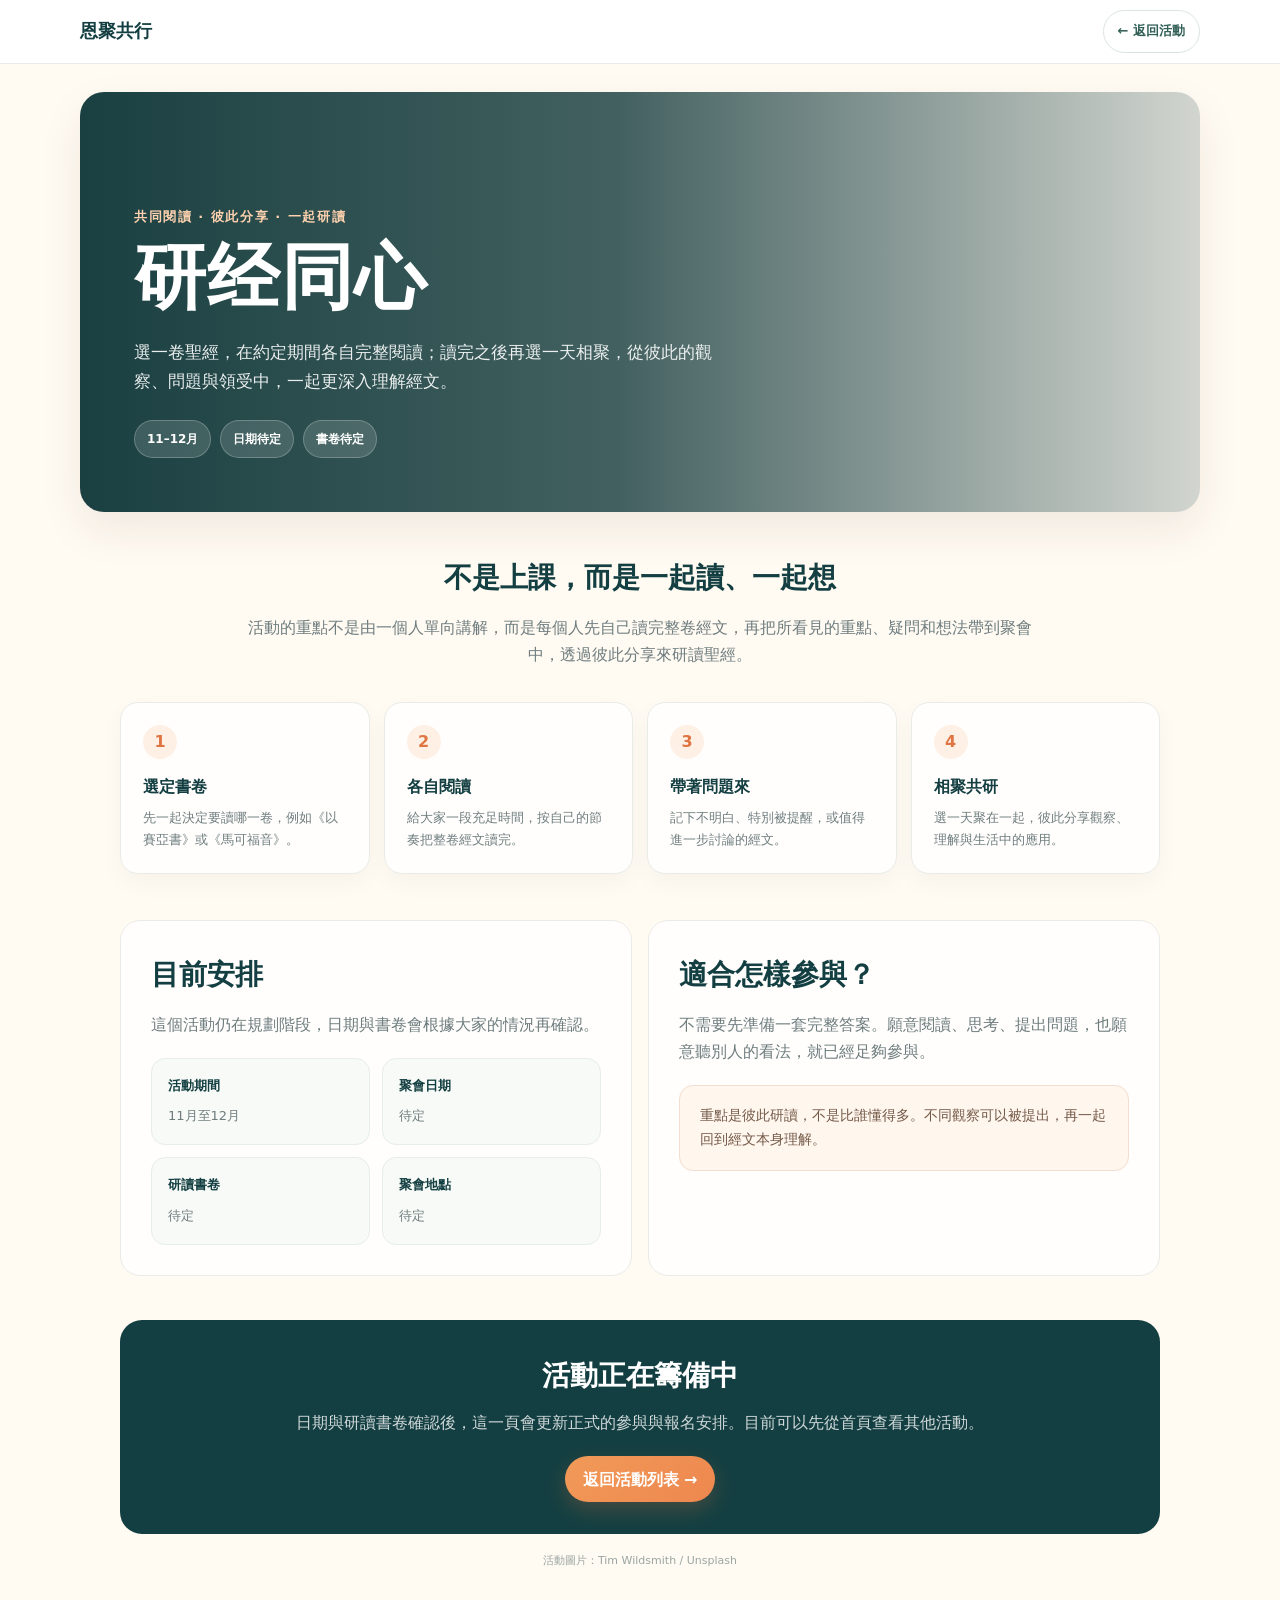
==== pages/bible-study.html @ c3704df4 "Add Bible study event introduction page" ====
<!doctype html>
<html lang="zh-Hant">
<head>
  <meta charset="utf-8">
  <meta name="viewport" content="width=device-width, initial-scale=1">
  <meta name="theme-color" content="#fffaf2">
  <title>研经同心｜恩聚共行</title>
  <style>
    :root{
      --cream:#fffaf2;--paper:#fffdf9;--green:#143f42;--green-2:#315f56;
      --muted:#6f7d7f;--line:#e8ece7;--orange:#ee874f;--orange-2:#f19a58;
    }
    *{box-sizing:border-box}
    body{margin:0;background:var(--cream);color:#223d3d;font-family:"Noto Sans TC","PingFang TC","Microsoft JhengHei",system-ui,sans-serif;line-height:1.7}
    a{text-decoration:none;color:inherit}
    .topbar{height:64px;background:rgba(255,255,255,.95);border-bottom:1px solid var(--line);display:flex;align-items:center;position:sticky;top:0;z-index:20}
    .nav{width:min(1120px,calc(100% - 32px));margin:auto;display:flex;align-items:center;justify-content:space-between;gap:18px}
    .brand{font-weight:900;color:var(--green);font-size:18px}
    .back{font-size:13px;font-weight:800;color:var(--green-2);padding:9px 14px;border:1px solid #dbe4dd;border-radius:999px;background:#fff}
    .hero{width:min(1120px,calc(100% - 32px));margin:28px auto 0;min-height:420px;border-radius:24px;overflow:hidden;position:relative;display:flex;align-items:flex-end;
      background:
        linear-gradient(90deg,rgba(7,48,50,.92) 0%,rgba(7,48,50,.76) 48%,rgba(7,48,50,.18) 100%),
        url("https://images.unsplash.com/photo-1674953477965-9fba0d354246?auto=format&fit=crop&w=1600&q=84") center 54%/cover no-repeat;
      box-shadow:0 18px 44px rgba(64,43,23,.08)}
    .hero-copy{padding:54px;max-width:690px;color:#fff}
    .eyebrow{margin:0 0 12px;font-size:13px;font-weight:900;letter-spacing:.12em;color:#ffd2af}
    h1{margin:0;font-size:clamp(42px,6vw,72px);line-height:1.05;letter-spacing:.02em}
    .lead{margin:22px 0 0;max-width:650px;font-size:17px;color:rgba(255,255,255,.9)}
    .chips{display:flex;gap:9px;flex-wrap:wrap;margin-top:24px}
    .chip{padding:8px 12px;border-radius:999px;background:rgba(255,255,255,.14);border:1px solid rgba(255,255,255,.23);font-size:12px;font-weight:800}
    .shell{width:min(1040px,calc(100% - 32px));margin:42px auto 64px}
    .intro{text-align:center;max-width:800px;margin:0 auto 34px}
    .intro h2,.section h2{margin:0 0 12px;color:var(--green);font-size:28px}
    .intro p,.section p{margin:0;color:var(--muted)}
    .steps{display:grid;grid-template-columns:repeat(4,1fr);gap:14px;margin:28px 0 46px}
    .step{background:rgba(255,255,255,.82);border:1px solid var(--line);border-radius:18px;padding:22px;box-shadow:0 9px 24px rgba(54,43,27,.035)}
    .step-num{width:34px;height:34px;border-radius:50%;display:grid;place-items:center;background:#fff0e5;color:#df7542;font-weight:900;margin-bottom:14px}
    .step h3{margin:0 0 7px;color:var(--green);font-size:16px}
    .step p{margin:0;color:var(--muted);font-size:13px}
    .section{background:rgba(255,255,255,.78);border:1px solid var(--line);border-radius:20px;padding:30px;margin-bottom:16px}
    .two-col{display:grid;grid-template-columns:1fr 1fr;gap:16px}
    .facts{display:grid;grid-template-columns:repeat(2,1fr);gap:12px;margin-top:20px}
    .fact{padding:16px;border-radius:14px;background:#f7faf6;border:1px solid #e7eee7}
    .fact strong{display:block;color:var(--green);font-size:13px;margin-bottom:4px}
    .fact span{color:var(--muted);font-size:13px}
    .note{margin-top:20px;padding:18px 20px;border-radius:14px;background:#fff6ee;border:1px solid #f4decf;color:#735947;font-size:14px}
    .cta{margin-top:28px;padding:32px;border-radius:22px;background:var(--green);color:#fff;text-align:center}
    .cta h2{margin:0 0 10px;font-size:28px}
    .cta p{margin:0 auto 20px;max-width:700px;color:rgba(255,255,255,.8)}
    .cta-btn{display:inline-flex;align-items:center;justify-content:center;min-width:150px;height:46px;border-radius:999px;background:linear-gradient(135deg,var(--orange-2),var(--orange));color:#fff;font-weight:900;box-shadow:0 8px 20px rgba(235,125,66,.22)}
    .credit{text-align:center;margin-top:18px;font-size:11px;color:#9aa5a3}
    @media(max-width:800px){
      .hero{min-height:500px;background-position:62% center}.hero-copy{padding:34px 26px}
      .steps{grid-template-columns:1fr 1fr}.two-col{grid-template-columns:1fr}
    }
    @media(max-width:520px){
      .steps,.facts{grid-template-columns:1fr}.hero{min-height:520px}.hero-copy{padding:30px 22px}
      .section{padding:22px}.shell{margin-top:28px}
    }
  </style>
</head>
<body>
  <header class="topbar">
    <div class="nav">
      <a class="brand" href="../index.html">恩聚共行</a>
      <a class="back" href="../index.html#events">← 返回活動</a>
    </div>
  </header>

  <main>
    <section class="hero">
      <div class="hero-copy">
        <p class="eyebrow">共同閱讀 · 彼此分享 · 一起研讀</p>
        <h1>研经同心</h1>
        <p class="lead">選一卷聖經，在約定期間各自完整閱讀；讀完之後再選一天相聚，從彼此的觀察、問題與領受中，一起更深入理解經文。</p>
        <div class="chips">
          <span class="chip">11–12月</span>
          <span class="chip">日期待定</span>
          <span class="chip">書卷待定</span>
        </div>
      </div>
    </section>

    <div class="shell">
      <section class="intro">
        <h2>不是上課，而是一起讀、一起想</h2>
        <p>活動的重點不是由一個人單向講解，而是每個人先自己讀完整卷經文，再把所看見的重點、疑問和想法帶到聚會中，透過彼此分享來研讀聖經。</p>
      </section>

      <section class="steps" aria-label="活動流程">
        <article class="step">
          <div class="step-num">1</div>
          <h3>選定書卷</h3>
          <p>先一起決定要讀哪一卷，例如《以賽亞書》或《馬可福音》。</p>
        </article>
        <article class="step">
          <div class="step-num">2</div>
          <h3>各自閱讀</h3>
          <p>給大家一段充足時間，按自己的節奏把整卷經文讀完。</p>
        </article>
        <article class="step">
          <div class="step-num">3</div>
          <h3>帶著問題來</h3>
          <p>記下不明白、特別被提醒，或值得進一步討論的經文。</p>
        </article>
        <article class="step">
          <div class="step-num">4</div>
          <h3>相聚共研</h3>
          <p>選一天聚在一起，彼此分享觀察、理解與生活中的應用。</p>
        </article>
      </section>

      <div class="two-col">
        <section class="section">
          <h2>目前安排</h2>
          <p>這個活動仍在規劃階段，日期與書卷會根據大家的情況再確認。</p>
          <div class="facts">
            <div class="fact"><strong>活動期間</strong><span>11月至12月</span></div>
            <div class="fact"><strong>聚會日期</strong><span>待定</span></div>
            <div class="fact"><strong>研讀書卷</strong><span>待定</span></div>
            <div class="fact"><strong>聚會地點</strong><span>待定</span></div>
          </div>
        </section>

        <section class="section">
          <h2>適合怎樣參與？</h2>
          <p>不需要先準備一套完整答案。願意閱讀、思考、提出問題，也願意聽別人的看法，就已經足夠參與。</p>
          <div class="note">重點是彼此研讀，不是比誰懂得多。不同觀察可以被提出，再一起回到經文本身理解。</div>
        </section>
      </div>

      <section class="cta" id="interest">
        <h2>活動正在籌備中</h2>
        <p>日期與研讀書卷確認後，這一頁會更新正式的參與與報名安排。目前可以先從首頁查看其他活動。</p>
        <a class="cta-btn" href="../index.html#events">返回活動列表 →</a>
      </section>

      <p class="credit">活動圖片：Tim Wildsmith / Unsplash</p>
    </div>
  </main>
</body>
</html>
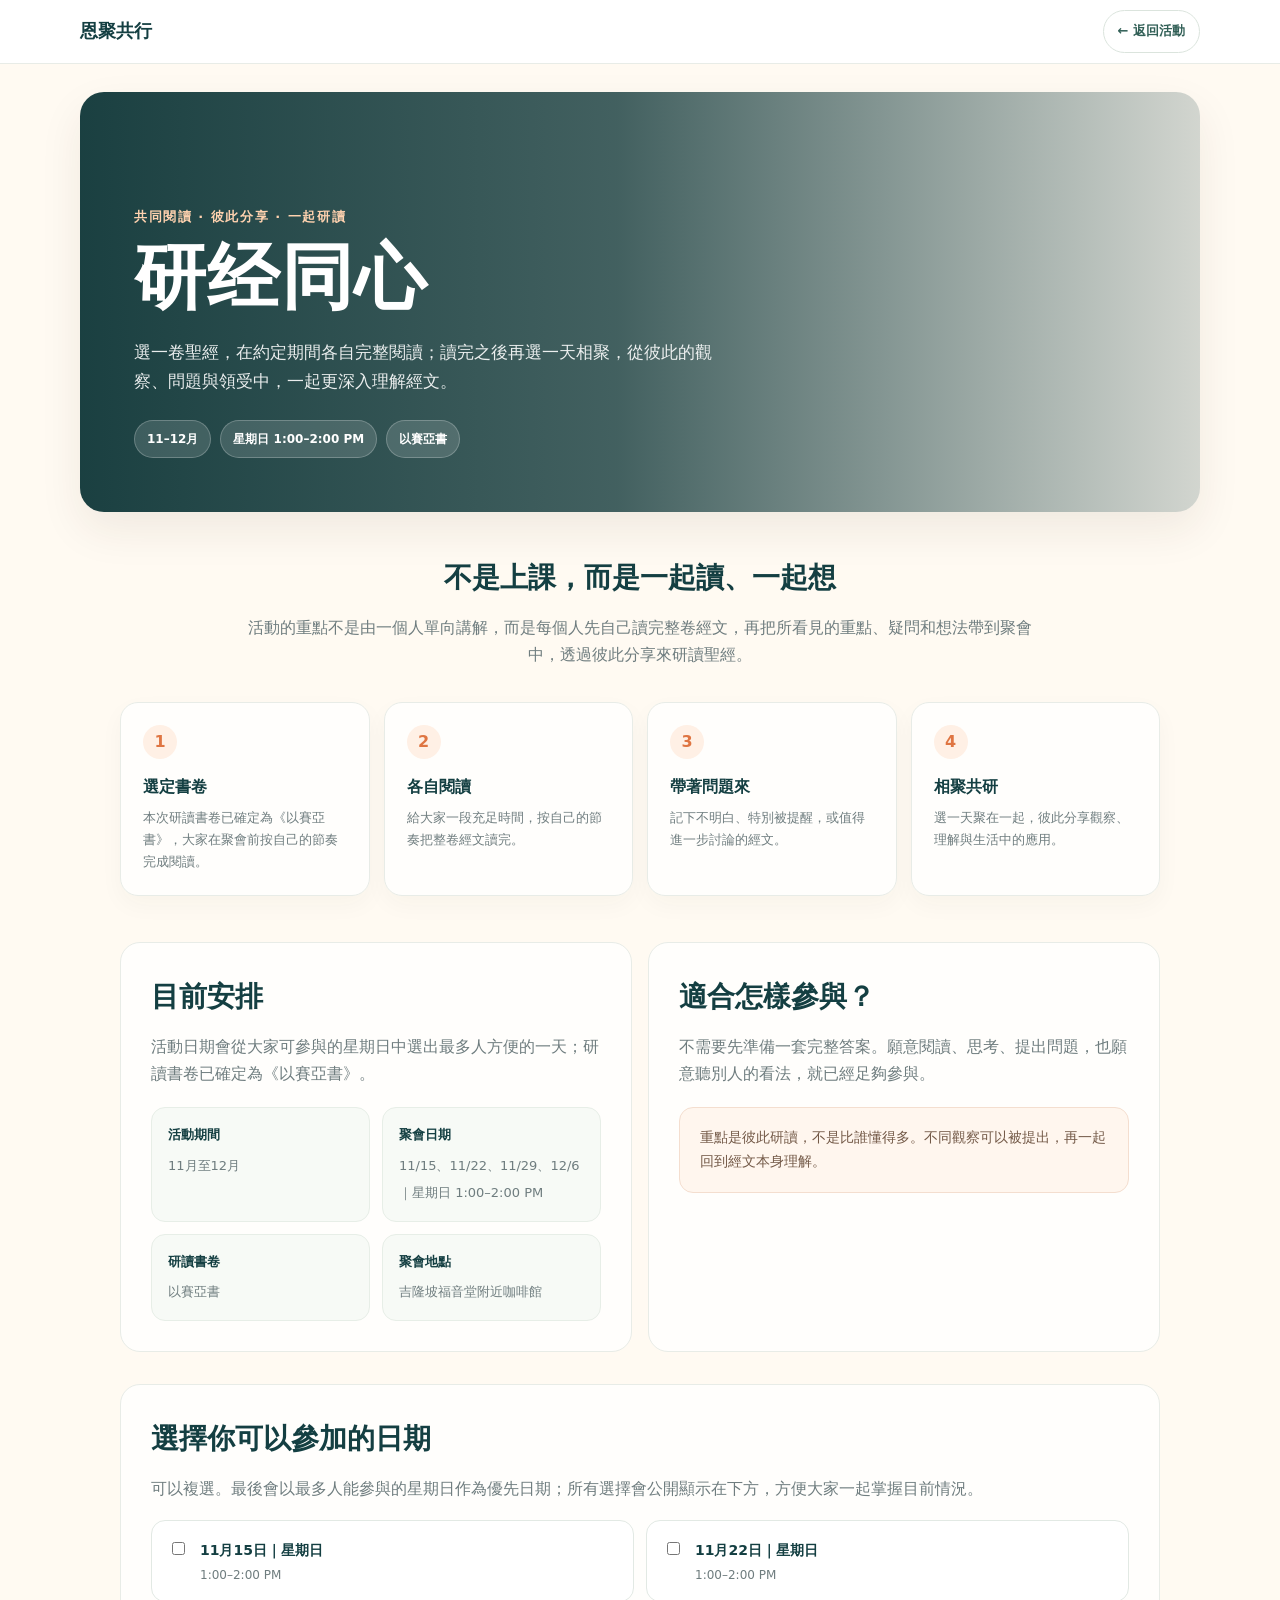
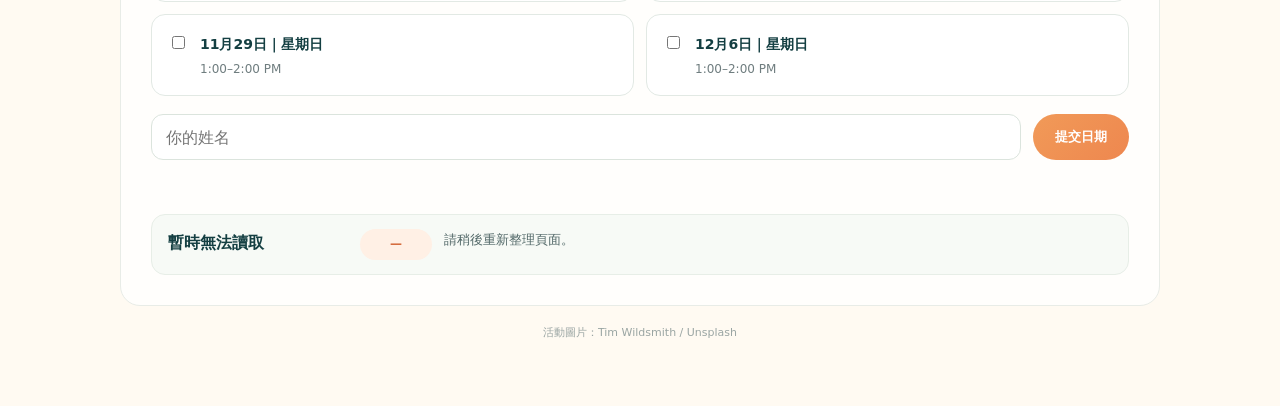
==== commit e397d257: "Add Bible study Sunday availability selection" ====
--- a/pages/bible-study.html
+++ b/pages/bible-study.html
@@ -57,6 +57,29 @@
       .steps,.facts{grid-template-columns:1fr}.hero{min-height:520px}.hero-copy{padding:30px 22px}
       .section{padding:22px}.shell{margin-top:28px}
     }
+
+    .availability{margin-top:16px}
+    .availability-grid{display:grid;grid-template-columns:repeat(2,1fr);gap:12px;margin-top:18px}
+    .date-option{display:flex;align-items:flex-start;gap:12px;padding:16px;border:1px solid #e2e9e4;border-radius:14px;background:#fff;cursor:pointer}
+    .date-option input{margin-top:5px;accent-color:var(--orange)}
+    .date-option strong{display:block;color:var(--green);font-size:14px}
+    .date-option span{display:block;color:var(--muted);font-size:12px;margin-top:2px}
+    .form-row{display:grid;grid-template-columns:1fr auto;gap:12px;margin-top:18px}
+    .form-row input{width:100%;height:46px;border:1px solid #dbe4dd;border-radius:12px;padding:0 14px;font:inherit;background:#fff;color:var(--green)}
+    .submit-btn{height:46px;border:0;border-radius:999px;padding:0 22px;background:linear-gradient(135deg,var(--orange-2),var(--orange));color:#fff;font-weight:900;cursor:pointer}
+    .form-status{min-height:22px;margin-top:10px;font-size:13px;color:var(--muted)}
+    .results{margin-top:22px;display:grid;gap:10px}
+    .result-row{display:grid;grid-template-columns:180px 72px 1fr;gap:12px;align-items:start;padding:14px 16px;border-radius:14px;background:#f7faf6;border:1px solid #e7eee7}
+    .result-date{font-weight:900;color:var(--green)}
+    .result-count{font-size:12px;font-weight:900;color:#d56d3f;background:#fff0e5;border-radius:999px;padding:5px 9px;text-align:center}
+    .result-names{font-size:13px;color:#526868}
+    @media(max-width:700px){
+      .availability-grid{grid-template-columns:1fr}
+      .form-row{grid-template-columns:1fr}
+      .result-row{grid-template-columns:1fr}
+      .result-count{width:max-content}
+    }
+
   </style>
 </head>
 <body>
@@ -75,8 +98,8 @@
         <p class="lead">選一卷聖經，在約定期間各自完整閱讀；讀完之後再選一天相聚，從彼此的觀察、問題與領受中，一起更深入理解經文。</p>
         <div class="chips">
           <span class="chip">11–12月</span>
-          <span class="chip">日期待定</span>
-          <span class="chip">書卷待定</span>
+          <span class="chip">星期日 1:00–2:00 PM</span>
+          <span class="chip">以賽亞書</span>
         </div>
       </div>
     </section>
@@ -91,7 +114,7 @@
         <article class="step">
           <div class="step-num">1</div>
           <h3>選定書卷</h3>
-          <p>先一起決定要讀哪一卷，例如《以賽亞書》或《馬可福音》。</p>
+          <p>本次研讀書卷已確定為《以賽亞書》，大家在聚會前按自己的節奏完成閱讀。</p>
         </article>
         <article class="step">
           <div class="step-num">2</div>
@@ -113,12 +136,12 @@
       <div class="two-col">
         <section class="section">
           <h2>目前安排</h2>
-          <p>這個活動仍在規劃階段，日期與書卷會根據大家的情況再確認。</p>
+          <p>活動日期會從大家可參與的星期日中選出最多人方便的一天；研讀書卷已確定為《以賽亞書》。</p>
           <div class="facts">
             <div class="fact"><strong>活動期間</strong><span>11月至12月</span></div>
-            <div class="fact"><strong>聚會日期</strong><span>待定</span></div>
-            <div class="fact"><strong>研讀書卷</strong><span>待定</span></div>
-            <div class="fact"><strong>聚會地點</strong><span>待定</span></div>
+            <div class="fact"><strong>聚會日期</strong><span>11/15、11/22、11/29、12/6｜星期日 1:00–2:00 PM</span></div>
+            <div class="fact"><strong>研讀書卷</strong><span>以賽亞書</span></div>
+            <div class="fact"><strong>聚會地點</strong><span>吉隆坡福音堂附近咖啡館</span></div>
           </div>
         </section>
 
@@ -129,14 +152,134 @@
         </section>
       </div>
 
-      <section class="cta" id="interest">
-        <h2>活動正在籌備中</h2>
-        <p>日期與研讀書卷確認後，這一頁會更新正式的參與與報名安排。目前可以先從首頁查看其他活動。</p>
-        <a class="cta-btn" href="../index.html#events">返回活動列表 →</a>
+      <section class="section availability" id="interest">
+        <h2>選擇你可以參加的日期</h2>
+        <p>可以複選。最後會以最多人能參與的星期日作為優先日期；所有選擇會公開顯示在下方，方便大家一起掌握目前情況。</p>
+
+        <form id="availabilityForm">
+          <div class="availability-grid">
+            <label class="date-option">
+              <input type="checkbox" name="dates" value="2026-11-15">
+              <span><strong>11月15日｜星期日</strong><span>1:00–2:00 PM</span></span>
+            </label>
+            <label class="date-option">
+              <input type="checkbox" name="dates" value="2026-11-22">
+              <span><strong>11月22日｜星期日</strong><span>1:00–2:00 PM</span></span>
+            </label>
+            <label class="date-option">
+              <input type="checkbox" name="dates" value="2026-11-29">
+              <span><strong>11月29日｜星期日</strong><span>1:00–2:00 PM</span></span>
+            </label>
+            <label class="date-option">
+              <input type="checkbox" name="dates" value="2026-12-06">
+              <span><strong>12月6日｜星期日</strong><span>1:00–2:00 PM</span></span>
+            </label>
+          </div>
+
+          <div class="form-row">
+            <input id="participantName" name="name" maxlength="80" required placeholder="你的姓名">
+            <button class="submit-btn" type="submit">提交日期</button>
+          </div>
+          <div class="form-status" id="formStatus" aria-live="polite"></div>
+        </form>
+
+        <div class="results" id="availabilityResults" aria-live="polite">
+          <div class="result-row">
+            <div class="result-date">正在載入</div>
+            <div class="result-count">—</div>
+            <div class="result-names">讀取大家目前的選擇中…</div>
+          </div>
+        </div>
       </section>
 
       <p class="credit">活動圖片：Tim Wildsmith / Unsplash</p>
     </div>
   </main>
+
+  <script>
+    (() => {
+      const API = 'https://acts-waterfall-test-api-production.up.railway.app';
+      const dates = [
+        ['2026-11-15', '11月15日｜星期日'],
+        ['2026-11-22', '11月22日｜星期日'],
+        ['2026-11-29', '11月29日｜星期日'],
+        ['2026-12-06', '12月6日｜星期日']
+      ];
+      const form = document.getElementById('availabilityForm');
+      const status = document.getElementById('formStatus');
+      const results = document.getElementById('availabilityResults');
+
+      function render(selections) {
+        const grouped = Object.fromEntries(dates.map(([key]) => [key, []]));
+        for (const item of selections || []) {
+          for (const date of item.dates || []) {
+            if (grouped[date]) grouped[date].push(item.name);
+          }
+        }
+
+        results.innerHTML = dates.map(([key, label]) => {
+          const names = grouped[key];
+          const nameText = names.length ? names.map(name => escapeHtml(name)).join('、') : '目前還沒有人選這一天';
+          return `
+            <div class="result-row">
+              <div class="result-date">${label}<br><span style="font-weight:600;color:#7b8888;font-size:12px">1:00–2:00 PM</span></div>
+              <div class="result-count">${names.length} 人</div>
+              <div class="result-names">${nameText}</div>
+            </div>
+          `;
+        }).join('');
+      }
+
+      function escapeHtml(value) {
+        return String(value).replace(/[&<>"']/g, ch => ({
+          '&': '&amp;', '<': '&lt;', '>': '&gt;', '"': '&quot;', "'": '&#039;'
+        }[ch]));
+      }
+
+      async function loadResults() {
+        try {
+          const response = await fetch(API + '/api/bible-study/availability', { cache: 'no-store' });
+          if (!response.ok) throw new Error('load failed');
+          const data = await response.json();
+          render(data.selections || []);
+        } catch {
+          results.innerHTML = '<div class="result-row"><div class="result-date">暫時無法讀取</div><div class="result-count">—</div><div class="result-names">請稍後重新整理頁面。</div></div>';
+        }
+      }
+
+      form.addEventListener('submit', async (event) => {
+        event.preventDefault();
+        const name = document.getElementById('participantName').value.trim();
+        const selected = [...form.querySelectorAll('input[name="dates"]:checked')].map(el => el.value);
+
+        if (!name) {
+          status.textContent = '請先填寫姓名。';
+          return;
+        }
+        if (!selected.length) {
+          status.textContent = '請至少選擇一個可以參加的星期日。';
+          return;
+        }
+
+        status.textContent = '正在提交…';
+        try {
+          const response = await fetch(API + '/api/bible-study/availability', {
+            method: 'POST',
+            headers: { 'Content-Type': 'application/json' },
+            body: JSON.stringify({ name, dates: selected })
+          });
+          const data = await response.json();
+          if (!response.ok) throw new Error(data.error || '提交失敗');
+          status.textContent = '已記錄。你可以再次提交同一姓名來更新日期。';
+          await loadResults();
+        } catch (error) {
+          status.textContent = error.message || '提交失敗，請稍後再試。';
+        }
+      });
+
+      loadResults();
+    })();
+  </script>
+
 </body>
 </html>
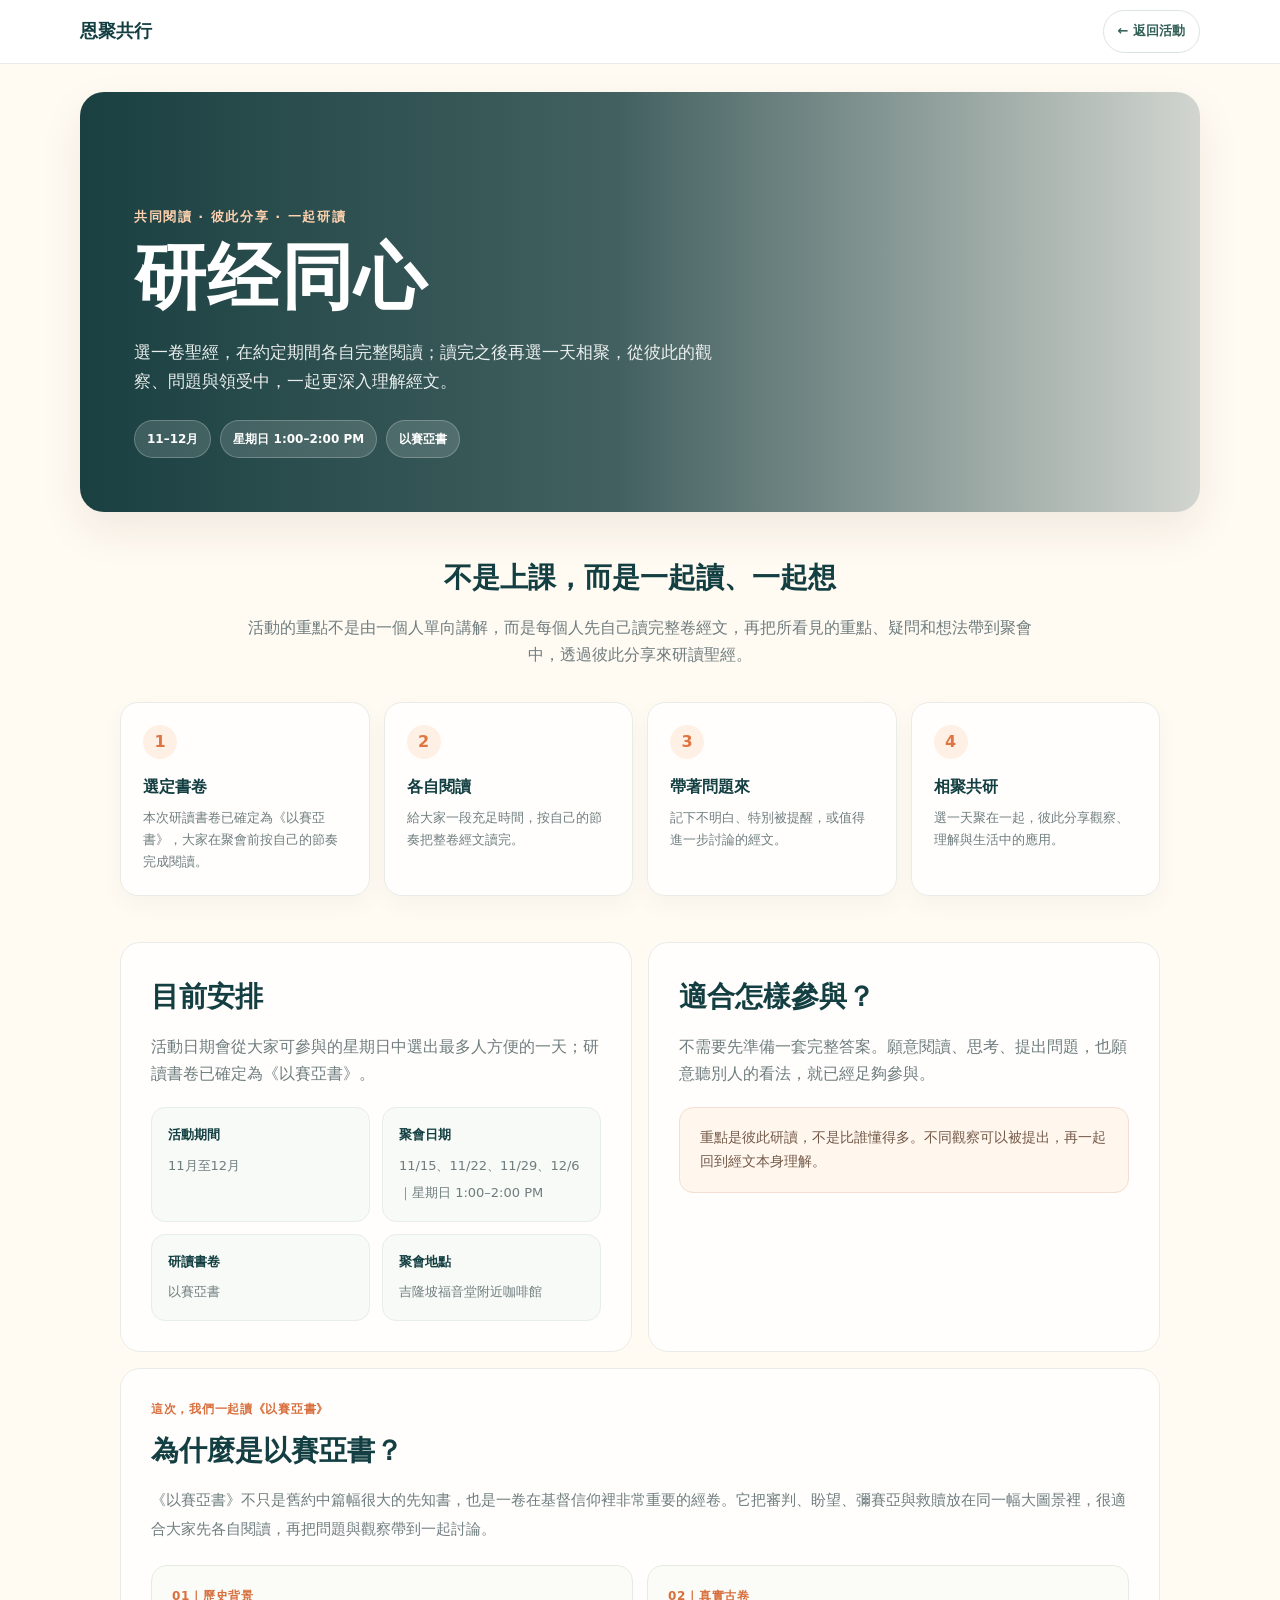
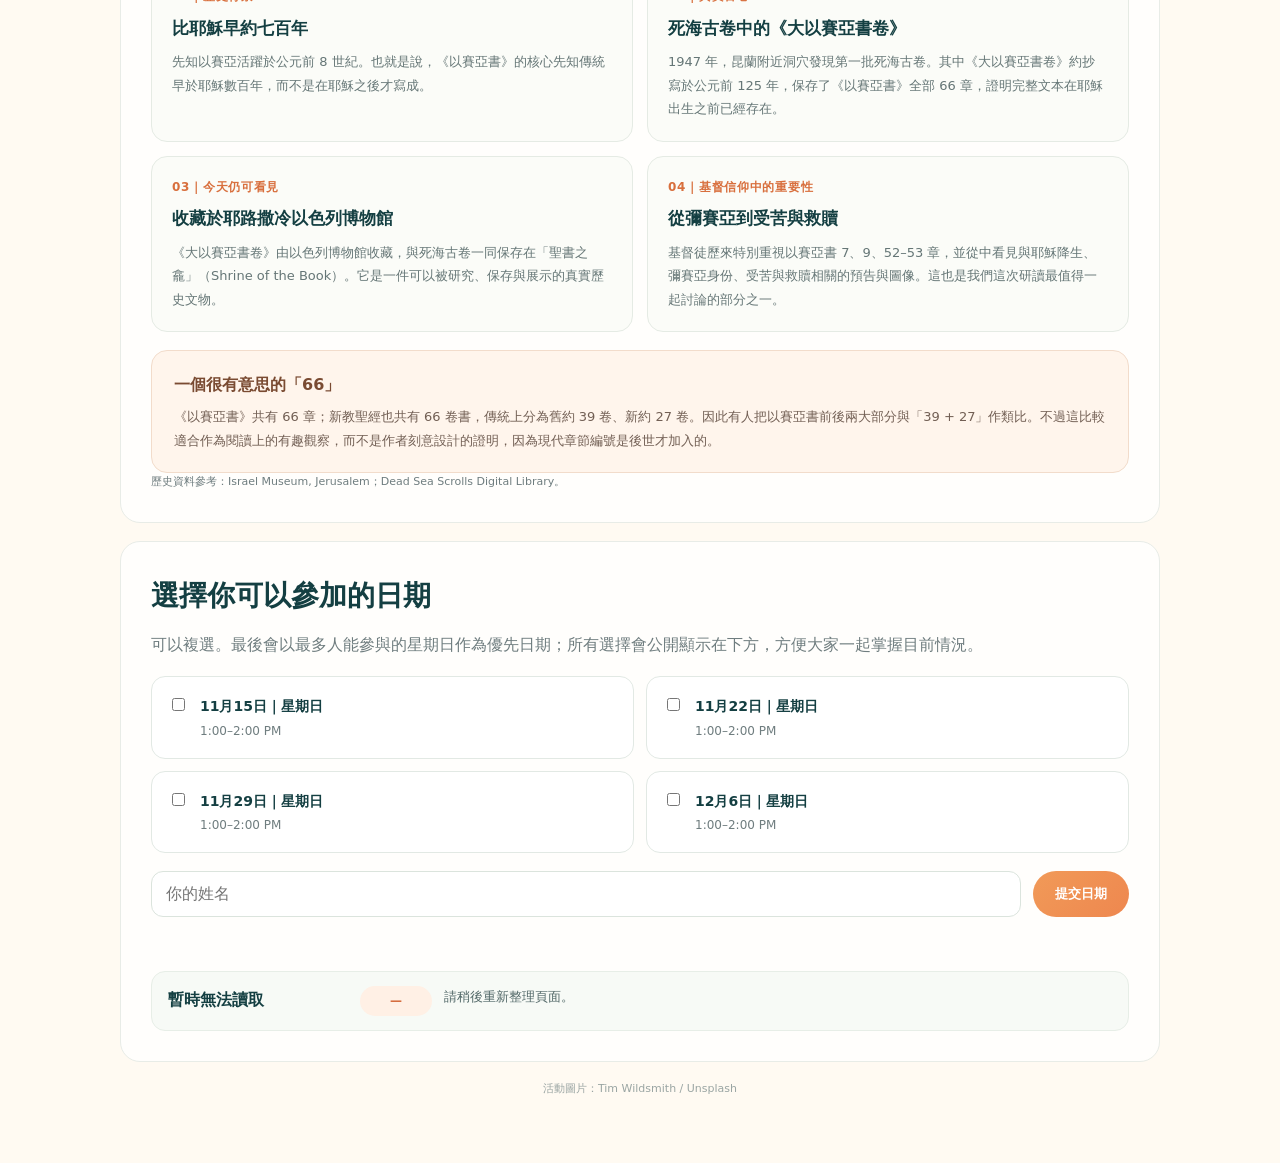
==== commit ae95548b: "Add concise Isaiah introduction before date selection" ====
--- a/pages/bible-study.html
+++ b/pages/bible-study.html
@@ -80,6 +80,20 @@
       .result-count{width:max-content}
     }
 
+
+    .isaiah-intro{margin-bottom:18px}
+    .isaiah-lead{font-size:15px;line-height:1.9;color:#536767;margin-top:8px}
+    .isaiah-grid{display:grid;grid-template-columns:repeat(2,1fr);gap:14px;margin-top:22px}
+    .isaiah-card{padding:20px;border-radius:16px;background:#fbfcf8;border:1px solid #e5ebe4}
+    .isaiah-kicker{display:block;margin-bottom:7px;font-size:12px;font-weight:900;letter-spacing:.06em;color:#d86f3d}
+    .isaiah-card h3{margin:0 0 8px;color:var(--green);font-size:17px}
+    .isaiah-card p{margin:0;color:#657676;font-size:13px;line-height:1.8}
+    .isaiah-highlight{margin-top:18px;padding:20px 22px;border-radius:16px;background:#fff5ec;border:1px solid #f2dccb}
+    .isaiah-highlight strong{display:block;color:#7a4b32;margin-bottom:7px}
+    .isaiah-highlight p{margin:0;color:#725f54;font-size:13px;line-height:1.8}
+    .isaiah-source{margin-top:14px;font-size:11px;color:#98a29f}
+    @media(max-width:700px){.isaiah-grid{grid-template-columns:1fr}}
+
   </style>
 </head>
 <body>
@@ -152,6 +166,45 @@
         </section>
       </div>
 
+      <section class="section isaiah-intro" aria-labelledby="isaiah-title">
+        <span class="isaiah-kicker">這次，我們一起讀《以賽亞書》</span>
+        <h2 id="isaiah-title">為什麼是以賽亞書？</h2>
+        <p class="isaiah-lead">《以賽亞書》不只是舊約中篇幅很大的先知書，也是一卷在基督信仰裡非常重要的經卷。它把審判、盼望、彌賽亞與救贖放在同一幅大圖景裡，很適合大家先各自閱讀，再把問題與觀察帶到一起討論。</p>
+
+        <div class="isaiah-grid">
+          <article class="isaiah-card">
+            <span class="isaiah-kicker">01｜歷史背景</span>
+            <h3>比耶穌早約七百年</h3>
+            <p>先知以賽亞活躍於公元前 8 世紀。也就是說，《以賽亞書》的核心先知傳統早於耶穌數百年，而不是在耶穌之後才寫成。</p>
+          </article>
+
+          <article class="isaiah-card">
+            <span class="isaiah-kicker">02｜真實古卷</span>
+            <h3>死海古卷中的《大以賽亞書卷》</h3>
+            <p>1947 年，昆蘭附近洞穴發現第一批死海古卷。其中《大以賽亞書卷》約抄寫於公元前 125 年，保存了《以賽亞書》全部 66 章，證明完整文本在耶穌出生之前已經存在。</p>
+          </article>
+
+          <article class="isaiah-card">
+            <span class="isaiah-kicker">03｜今天仍可看見</span>
+            <h3>收藏於耶路撒冷以色列博物館</h3>
+            <p>《大以賽亞書卷》由以色列博物館收藏，與死海古卷一同保存在「聖書之龕」（Shrine of the Book）。它是一件可以被研究、保存與展示的真實歷史文物。</p>
+          </article>
+
+          <article class="isaiah-card">
+            <span class="isaiah-kicker">04｜基督信仰中的重要性</span>
+            <h3>從彌賽亞到受苦與救贖</h3>
+            <p>基督徒歷來特別重視以賽亞書 7、9、52–53 章，並從中看見與耶穌降生、彌賽亞身份、受苦與救贖相關的預告與圖像。這也是我們這次研讀最值得一起討論的部分之一。</p>
+          </article>
+        </div>
+
+        <div class="isaiah-highlight">
+          <strong>一個很有意思的「66」</strong>
+          <p>《以賽亞書》共有 66 章；新教聖經也共有 66 卷書，傳統上分為舊約 39 卷、新約 27 卷。因此有人把以賽亞書前後兩大部分與「39 + 27」作類比。不過這比較適合作為閱讀上的有趣觀察，而不是作者刻意設計的證明，因為現代章節編號是後世才加入的。</p>
+        </div>
+
+        <p class="isaiah-source">歷史資料參考：Israel Museum, Jerusalem；Dead Sea Scrolls Digital Library。</p>
+      </section>
+
       <section class="section availability" id="interest">
         <h2>選擇你可以參加的日期</h2>
         <p>可以複選。最後會以最多人能參與的星期日作為優先日期；所有選擇會公開顯示在下方，方便大家一起掌握目前情況。</p>
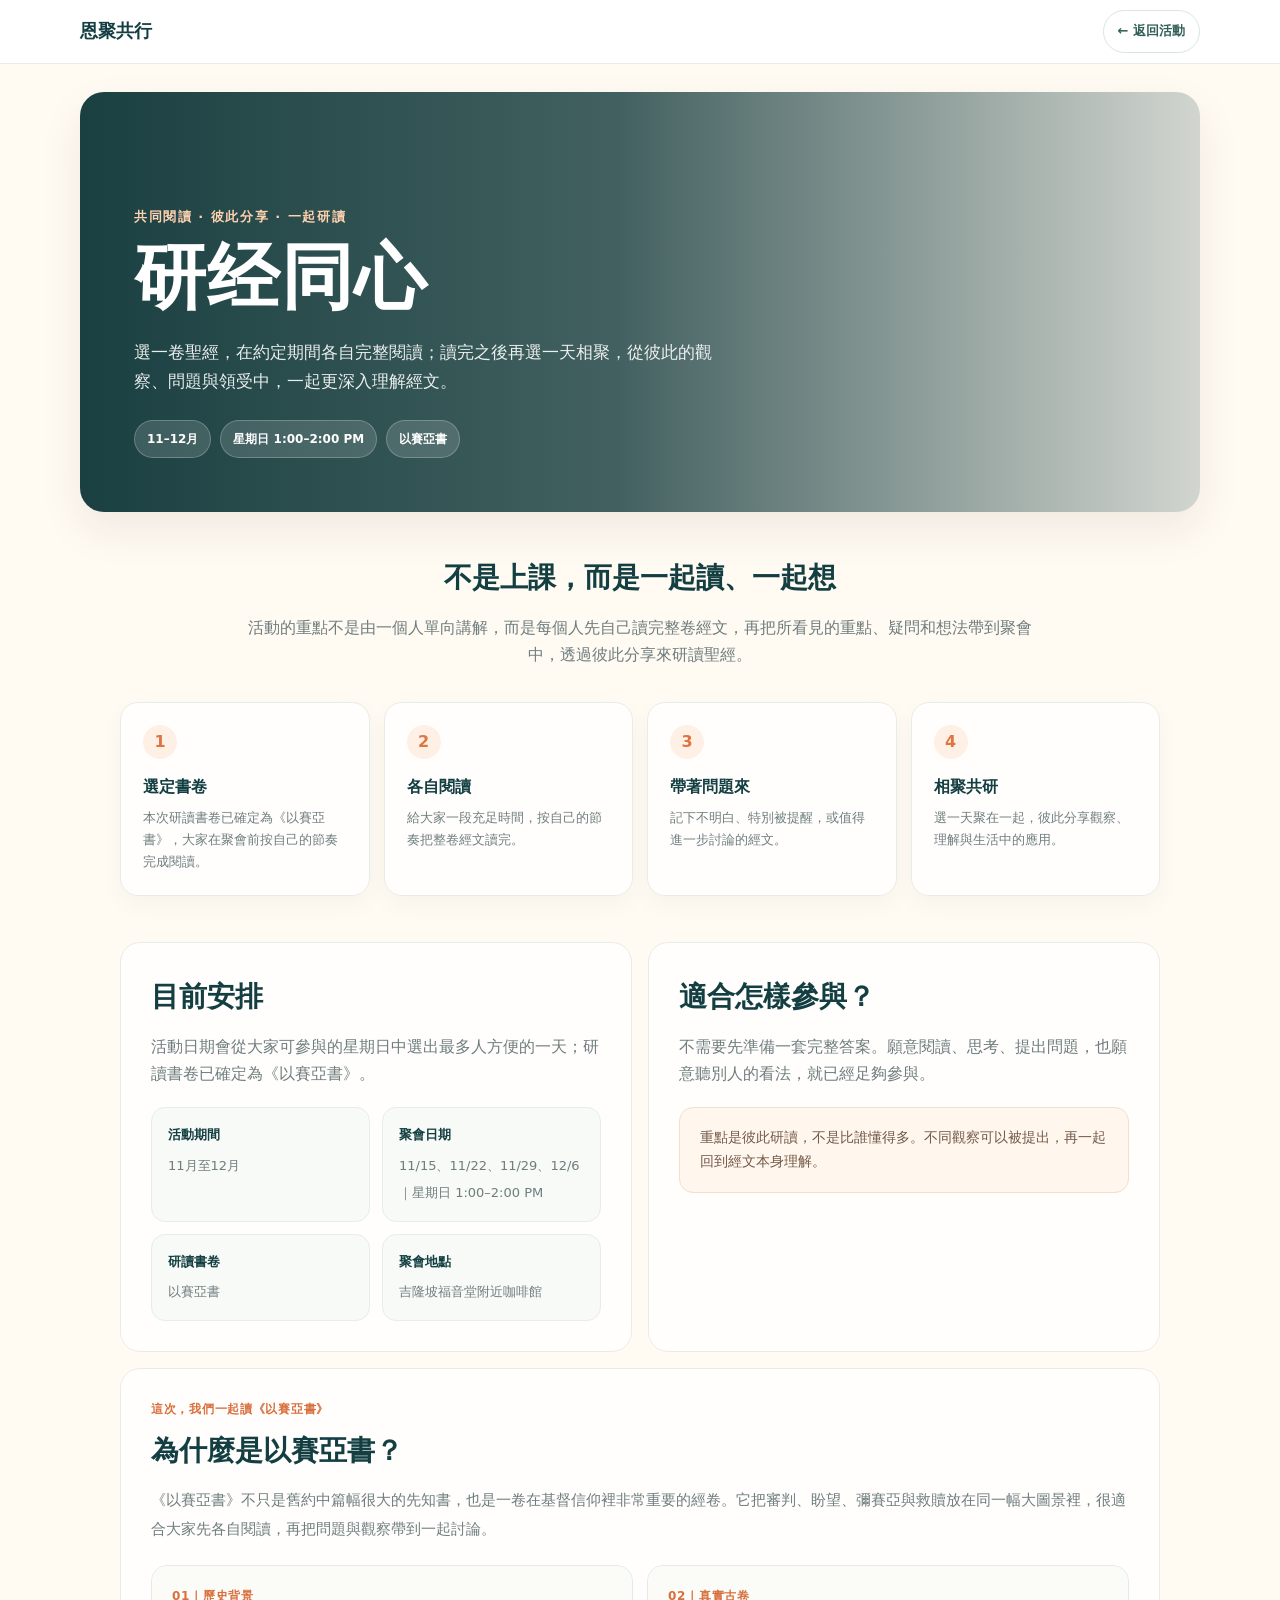
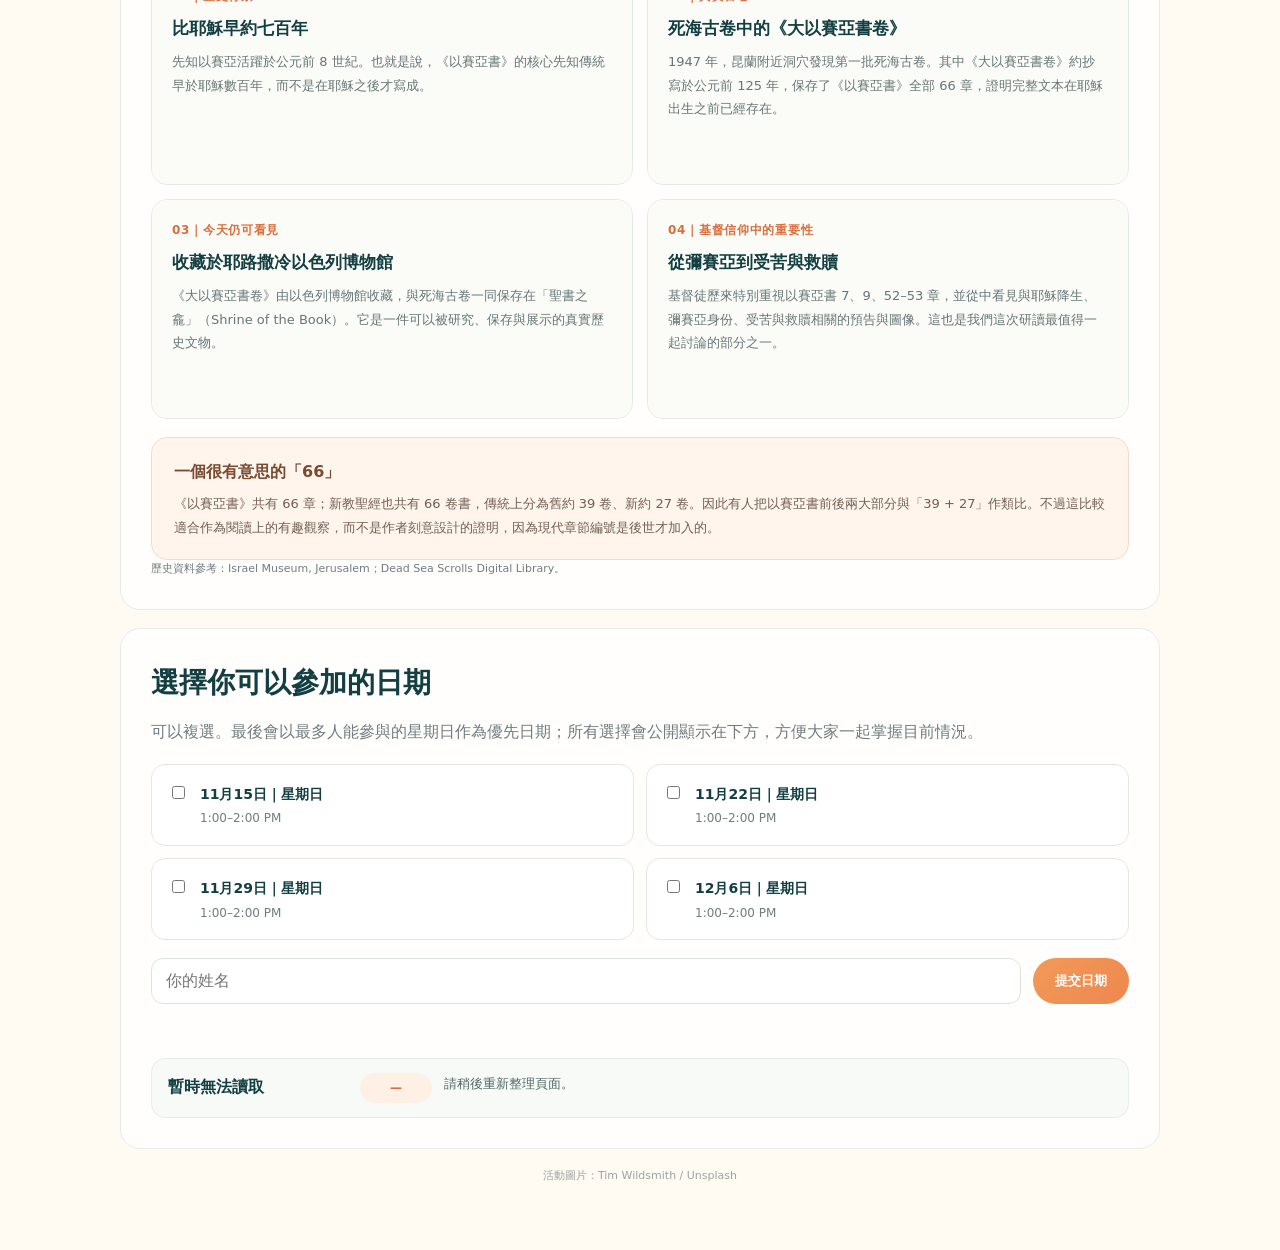
==== commit 4215493a: "Add themed backgrounds to Isaiah intro cards" ====
--- a/pages/bible-study.html
+++ b/pages/bible-study.html
@@ -84,7 +84,37 @@
     .isaiah-intro{margin-bottom:18px}
     .isaiah-lead{font-size:15px;line-height:1.9;color:#536767;margin-top:8px}
     .isaiah-grid{display:grid;grid-template-columns:repeat(2,1fr);gap:14px;margin-top:22px}
-    .isaiah-card{padding:20px;border-radius:16px;background:#fbfcf8;border:1px solid #e5ebe4}
+    .isaiah-card{
+      position:relative;
+      overflow:hidden;
+      isolation:isolate;
+      padding:20px;
+      border-radius:16px;
+      background:#fbfcf8;
+      border:1px solid #e5ebe4;
+      min-height:220px;
+    }
+    .isaiah-card::before{
+      content:"";
+      position:absolute;
+      inset:0;
+      z-index:-2;
+      background-size:cover;
+      background-position:center;
+      transform:scale(1.02);
+    }
+    .isaiah-card::after{
+      content:"";
+      position:absolute;
+      inset:0;
+      z-index:-1;
+      background:linear-gradient(90deg,rgba(251,252,248,.94) 0%,rgba(251,252,248,.84) 58%,rgba(251,252,248,.68) 100%);
+    }
+    .isaiah-card.card-history::before{background-image:url("../assets/isaiah-cards/isaiah-card-1.webp")}
+    .isaiah-card.card-scroll::before{background-image:url("../assets/isaiah-cards/isaiah-card-2.webp")}
+    .isaiah-card.card-museum::before{background-image:url("../assets/isaiah-cards/isaiah-card-3.webp")}
+    .isaiah-card.card-redemption::before{background-image:url("../assets/isaiah-cards/isaiah-card-4.webp")}
+    .isaiah-card > *{position:relative;z-index:1}
     .isaiah-kicker{display:block;margin-bottom:7px;font-size:12px;font-weight:900;letter-spacing:.06em;color:#d86f3d}
     .isaiah-card h3{margin:0 0 8px;color:var(--green);font-size:17px}
     .isaiah-card p{margin:0;color:#657676;font-size:13px;line-height:1.8}
@@ -172,25 +202,25 @@
         <p class="isaiah-lead">《以賽亞書》不只是舊約中篇幅很大的先知書，也是一卷在基督信仰裡非常重要的經卷。它把審判、盼望、彌賽亞與救贖放在同一幅大圖景裡，很適合大家先各自閱讀，再把問題與觀察帶到一起討論。</p>
 
         <div class="isaiah-grid">
-          <article class="isaiah-card">
+          <article class="isaiah-card card-history">
             <span class="isaiah-kicker">01｜歷史背景</span>
             <h3>比耶穌早約七百年</h3>
             <p>先知以賽亞活躍於公元前 8 世紀。也就是說，《以賽亞書》的核心先知傳統早於耶穌數百年，而不是在耶穌之後才寫成。</p>
           </article>
 
-          <article class="isaiah-card">
+          <article class="isaiah-card card-scroll">
             <span class="isaiah-kicker">02｜真實古卷</span>
             <h3>死海古卷中的《大以賽亞書卷》</h3>
             <p>1947 年，昆蘭附近洞穴發現第一批死海古卷。其中《大以賽亞書卷》約抄寫於公元前 125 年，保存了《以賽亞書》全部 66 章，證明完整文本在耶穌出生之前已經存在。</p>
           </article>
 
-          <article class="isaiah-card">
+          <article class="isaiah-card card-museum">
             <span class="isaiah-kicker">03｜今天仍可看見</span>
             <h3>收藏於耶路撒冷以色列博物館</h3>
             <p>《大以賽亞書卷》由以色列博物館收藏，與死海古卷一同保存在「聖書之龕」（Shrine of the Book）。它是一件可以被研究、保存與展示的真實歷史文物。</p>
           </article>
 
-          <article class="isaiah-card">
+          <article class="isaiah-card card-redemption">
             <span class="isaiah-kicker">04｜基督信仰中的重要性</span>
             <h3>從彌賽亞到受苦與救贖</h3>
             <p>基督徒歷來特別重視以賽亞書 7、9、52–53 章，並從中看見與耶穌降生、彌賽亞身份、受苦與救贖相關的預告與圖像。這也是我們這次研讀最值得一起討論的部分之一。</p>
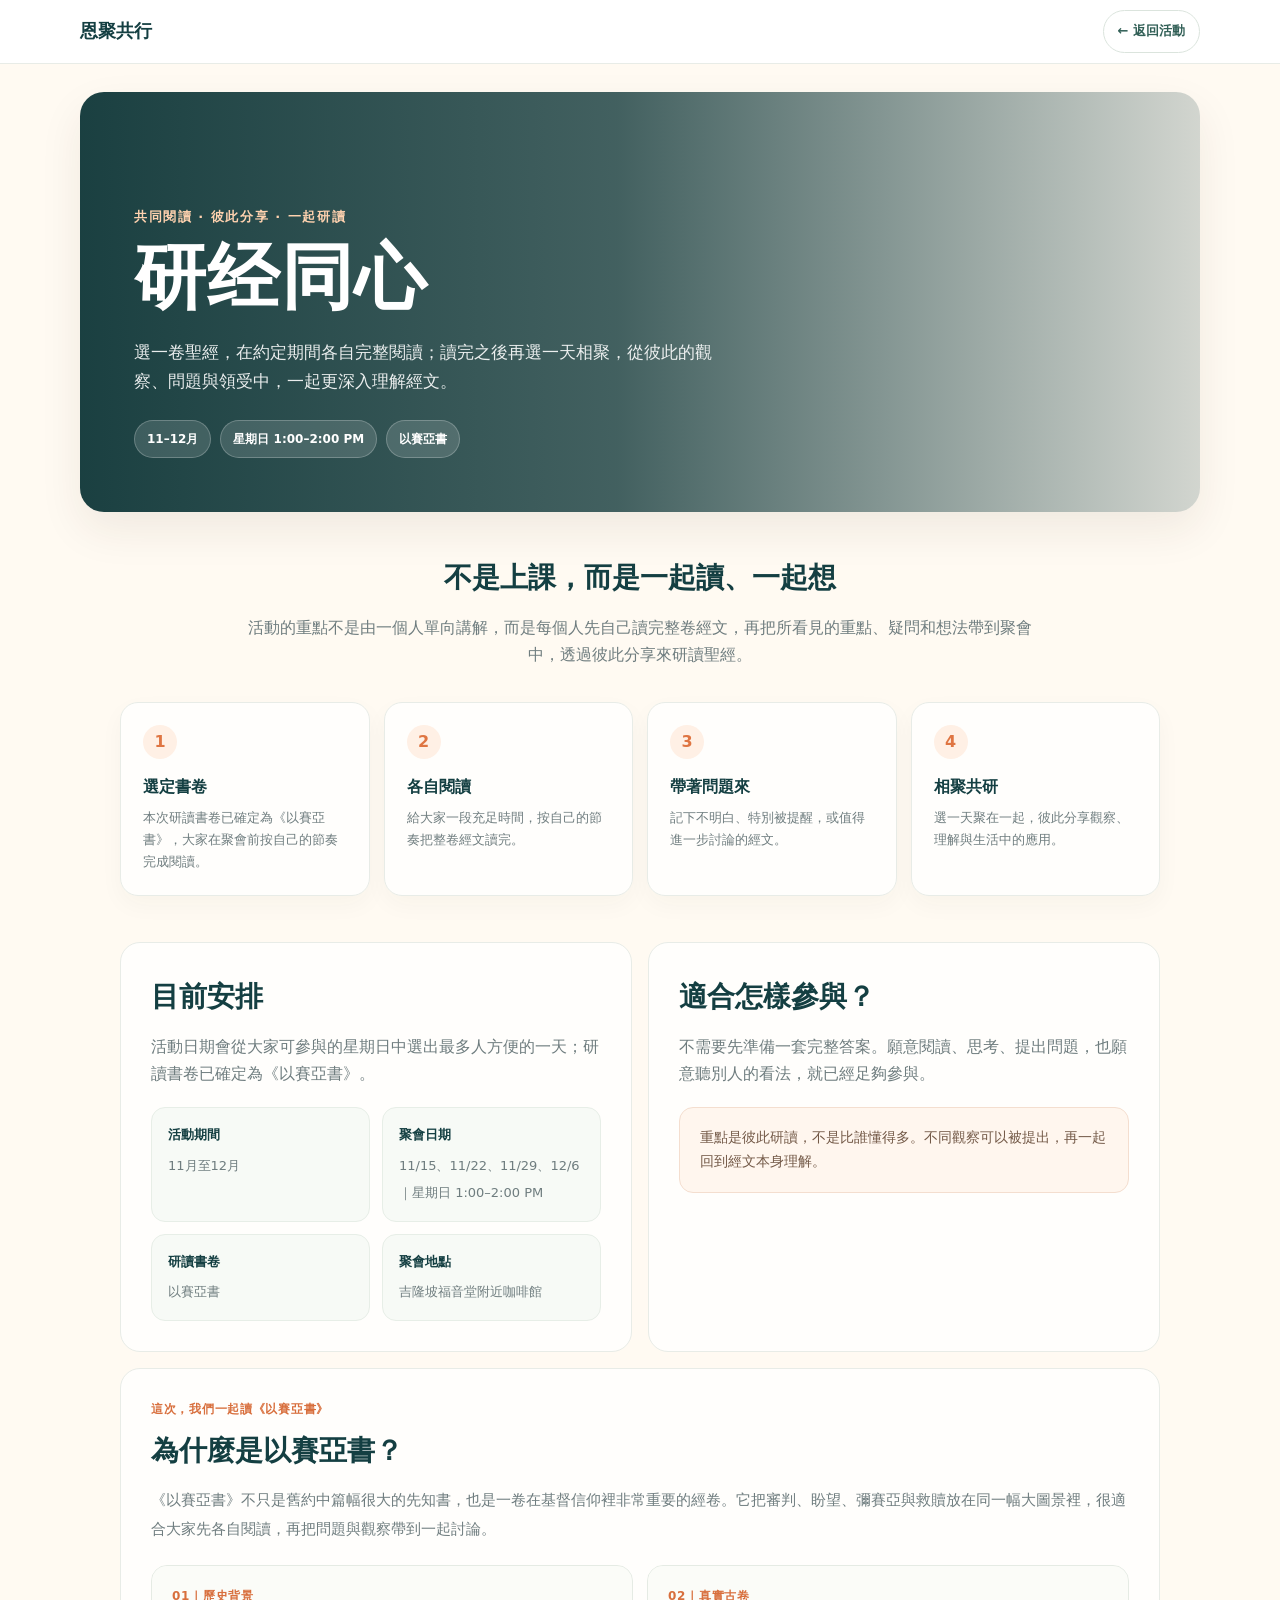
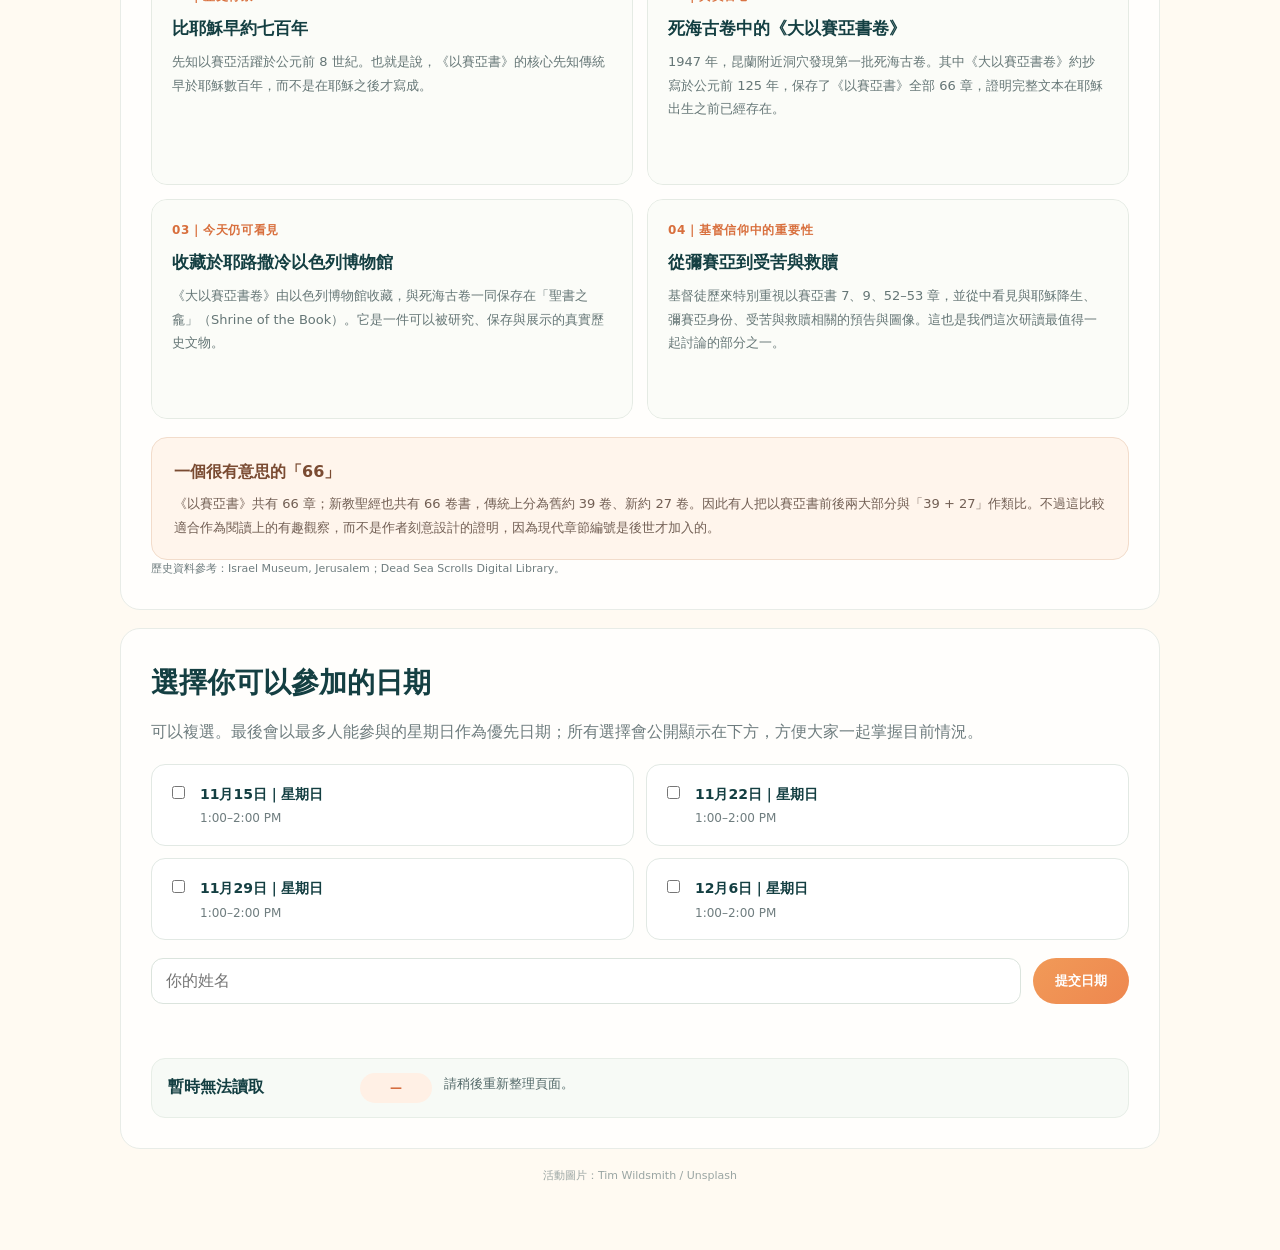
==== commit ea44cf71: "Fix Isaiah card image layering so backgrounds are visible" ====
--- a/pages/bible-study.html
+++ b/pages/bible-study.html
@@ -98,7 +98,7 @@
       content:"";
       position:absolute;
       inset:0;
-      z-index:-2;
+      z-index:0;
       background-size:cover;
       background-position:center;
       transform:scale(1.02);
@@ -107,14 +107,15 @@
       content:"";
       position:absolute;
       inset:0;
-      z-index:-1;
-      background:linear-gradient(90deg,rgba(251,252,248,.94) 0%,rgba(251,252,248,.84) 58%,rgba(251,252,248,.68) 100%);
+      z-index:1;
+      background:linear-gradient(90deg,rgba(251,252,248,.84) 0%,rgba(251,252,248,.72) 56%,rgba(251,252,248,.52) 100%);
+      pointer-events:none;
     }
     .isaiah-card.card-history::before{background-image:url("../assets/isaiah-cards/isaiah-card-1.webp")}
     .isaiah-card.card-scroll::before{background-image:url("../assets/isaiah-cards/isaiah-card-2.webp")}
     .isaiah-card.card-museum::before{background-image:url("../assets/isaiah-cards/isaiah-card-3.webp")}
     .isaiah-card.card-redemption::before{background-image:url("../assets/isaiah-cards/isaiah-card-4.webp")}
-    .isaiah-card > *{position:relative;z-index:1}
+    .isaiah-card > *{position:relative;z-index:2}
     .isaiah-kicker{display:block;margin-bottom:7px;font-size:12px;font-weight:900;letter-spacing:.06em;color:#d86f3d}
     .isaiah-card h3{margin:0 0 8px;color:var(--green);font-size:17px}
     .isaiah-card p{margin:0;color:#657676;font-size:13px;line-height:1.8}
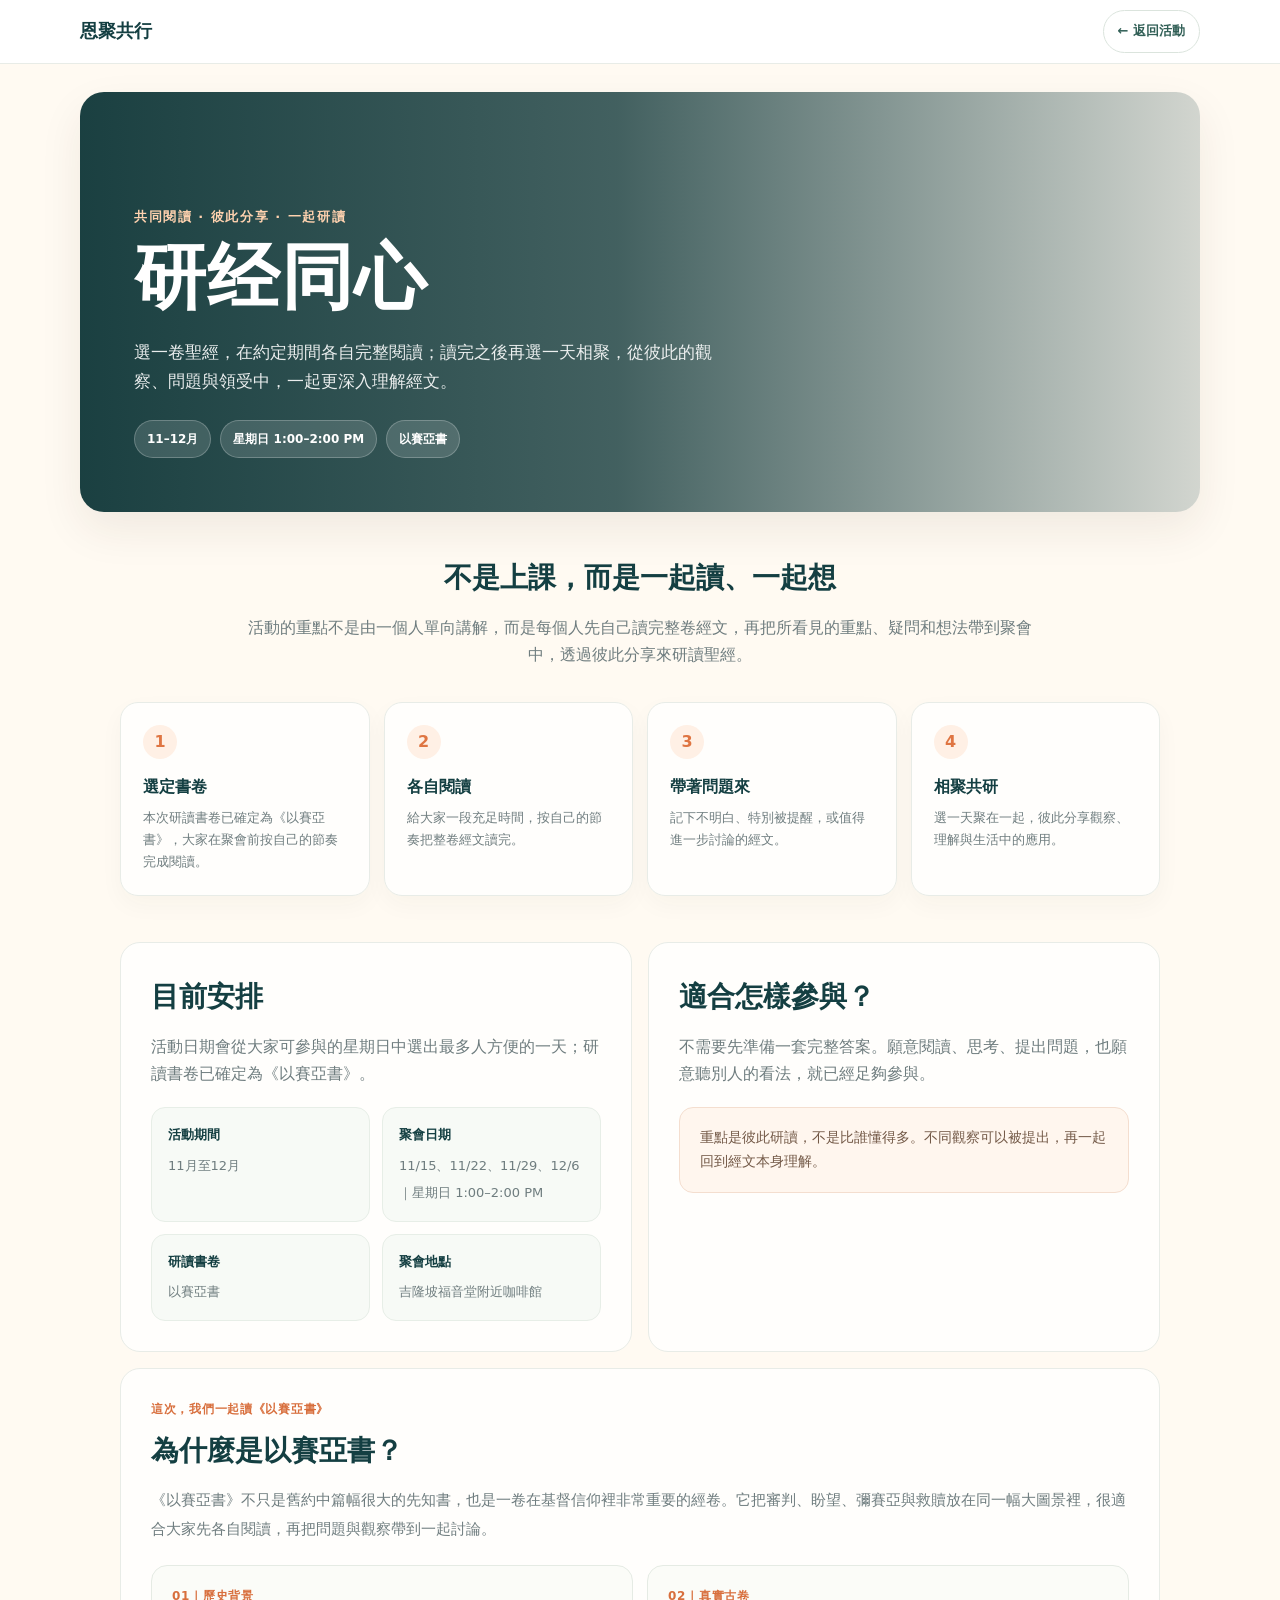
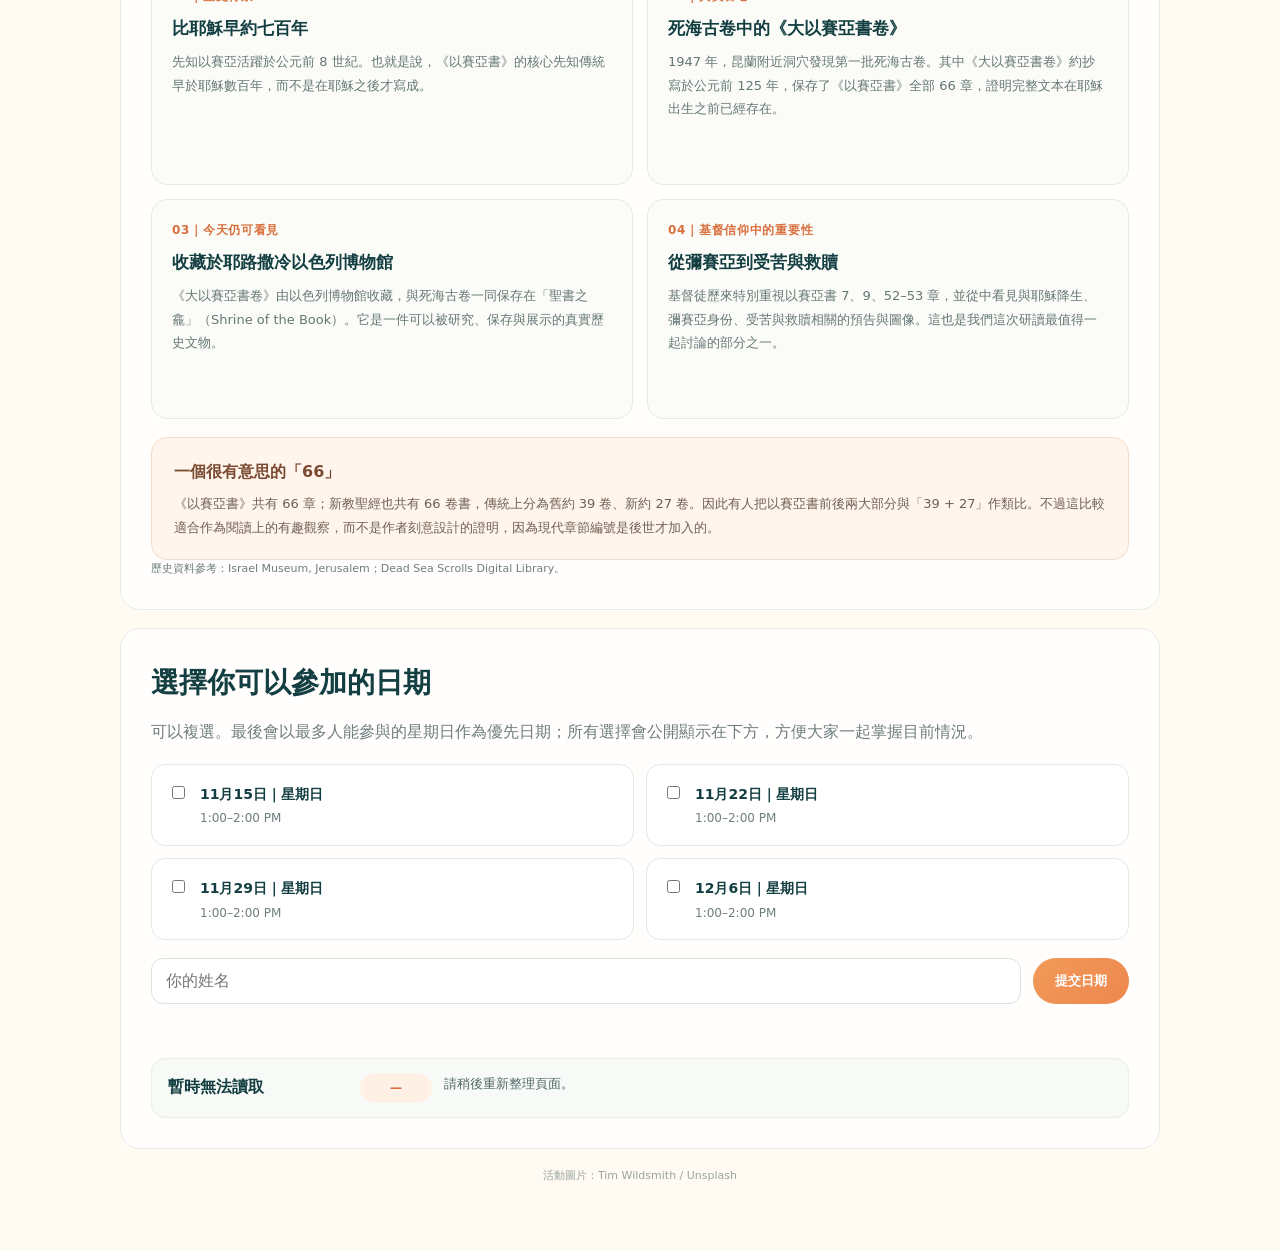
==== commit a7a6b091: "Simplify Isaiah card backgrounds to direct verified image URLs" ====
--- a/pages/bible-study.html
+++ b/pages/bible-study.html
@@ -87,35 +87,35 @@
     .isaiah-card{
       position:relative;
       overflow:hidden;
-      isolation:isolate;
       padding:20px;
       border-radius:16px;
-      background:#fbfcf8;
       border:1px solid #e5ebe4;
       min-height:220px;
-    }
-    .isaiah-card::before{
-      content:"";
-      position:absolute;
-      inset:0;
-      z-index:0;
+      background-color:#fbfcf8;
       background-size:cover;
       background-position:center;
-      transform:scale(1.02);
-    }
-    .isaiah-card::after{
-      content:"";
-      position:absolute;
-      inset:0;
-      z-index:1;
-      background:linear-gradient(90deg,rgba(251,252,248,.84) 0%,rgba(251,252,248,.72) 56%,rgba(251,252,248,.52) 100%);
-      pointer-events:none;
-    }
-    .isaiah-card.card-history::before{background-image:url("../assets/isaiah-cards/isaiah-card-1.webp")}
-    .isaiah-card.card-scroll::before{background-image:url("../assets/isaiah-cards/isaiah-card-2.webp")}
-    .isaiah-card.card-museum::before{background-image:url("../assets/isaiah-cards/isaiah-card-3.webp")}
-    .isaiah-card.card-redemption::before{background-image:url("../assets/isaiah-cards/isaiah-card-4.webp")}
-    .isaiah-card > *{position:relative;z-index:2}
+      background-repeat:no-repeat;
+    }
+    .isaiah-card.card-history{
+      background-image:
+        linear-gradient(90deg,rgba(251,252,248,.76) 0%,rgba(251,252,248,.58) 58%,rgba(251,252,248,.36) 100%),
+        url("https://commons.wikimedia.org/wiki/Special:Redirect/file/120.The_Prophet_Isaiah.jpg?width=1200");
+    }
+    .isaiah-card.card-scroll{
+      background-image:
+        linear-gradient(90deg,rgba(251,252,248,.78) 0%,rgba(251,252,248,.60) 58%,rgba(251,252,248,.38) 100%),
+        url("https://commons.wikimedia.org/wiki/Special:Redirect/file/Great_Isaiah_Scroll.jpg?width=1400");
+    }
+    .isaiah-card.card-museum{
+      background-image:
+        linear-gradient(90deg,rgba(251,252,248,.76) 0%,rgba(251,252,248,.58) 58%,rgba(251,252,248,.36) 100%),
+        url("https://commons.wikimedia.org/wiki/Special:Redirect/file/Shrine_of_the_Book%2C_Jerusalem.jpg?width=1200");
+    }
+    .isaiah-card.card-redemption{
+      background-image:
+        linear-gradient(90deg,rgba(251,252,248,.76) 0%,rgba(251,252,248,.56) 58%,rgba(251,252,248,.34) 100%),
+        url("https://commons.wikimedia.org/wiki/Special:Redirect/file/Cross_in_sunset.jpg?width=1200");
+    }
     .isaiah-kicker{display:block;margin-bottom:7px;font-size:12px;font-weight:900;letter-spacing:.06em;color:#d86f3d}
     .isaiah-card h3{margin:0 0 8px;color:var(--green);font-size:17px}
     .isaiah-card p{margin:0;color:#657676;font-size:13px;line-height:1.8}
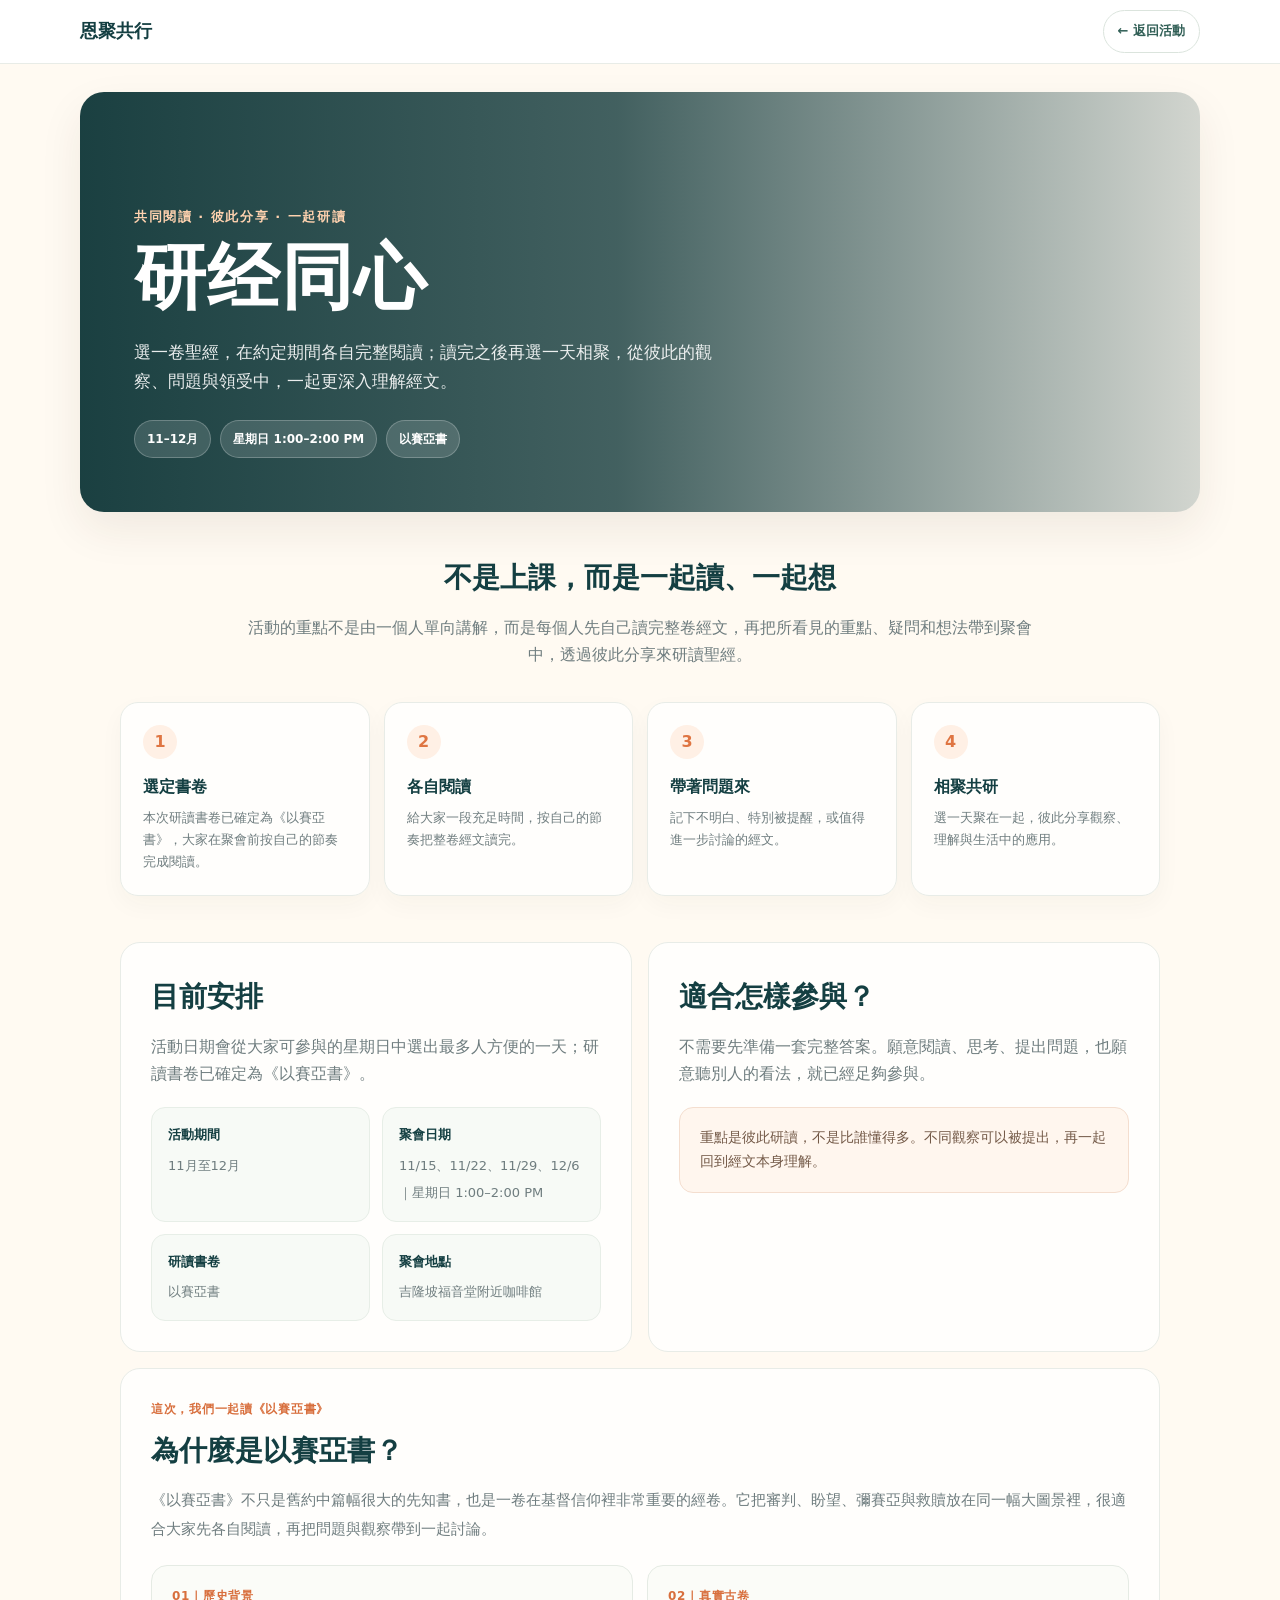
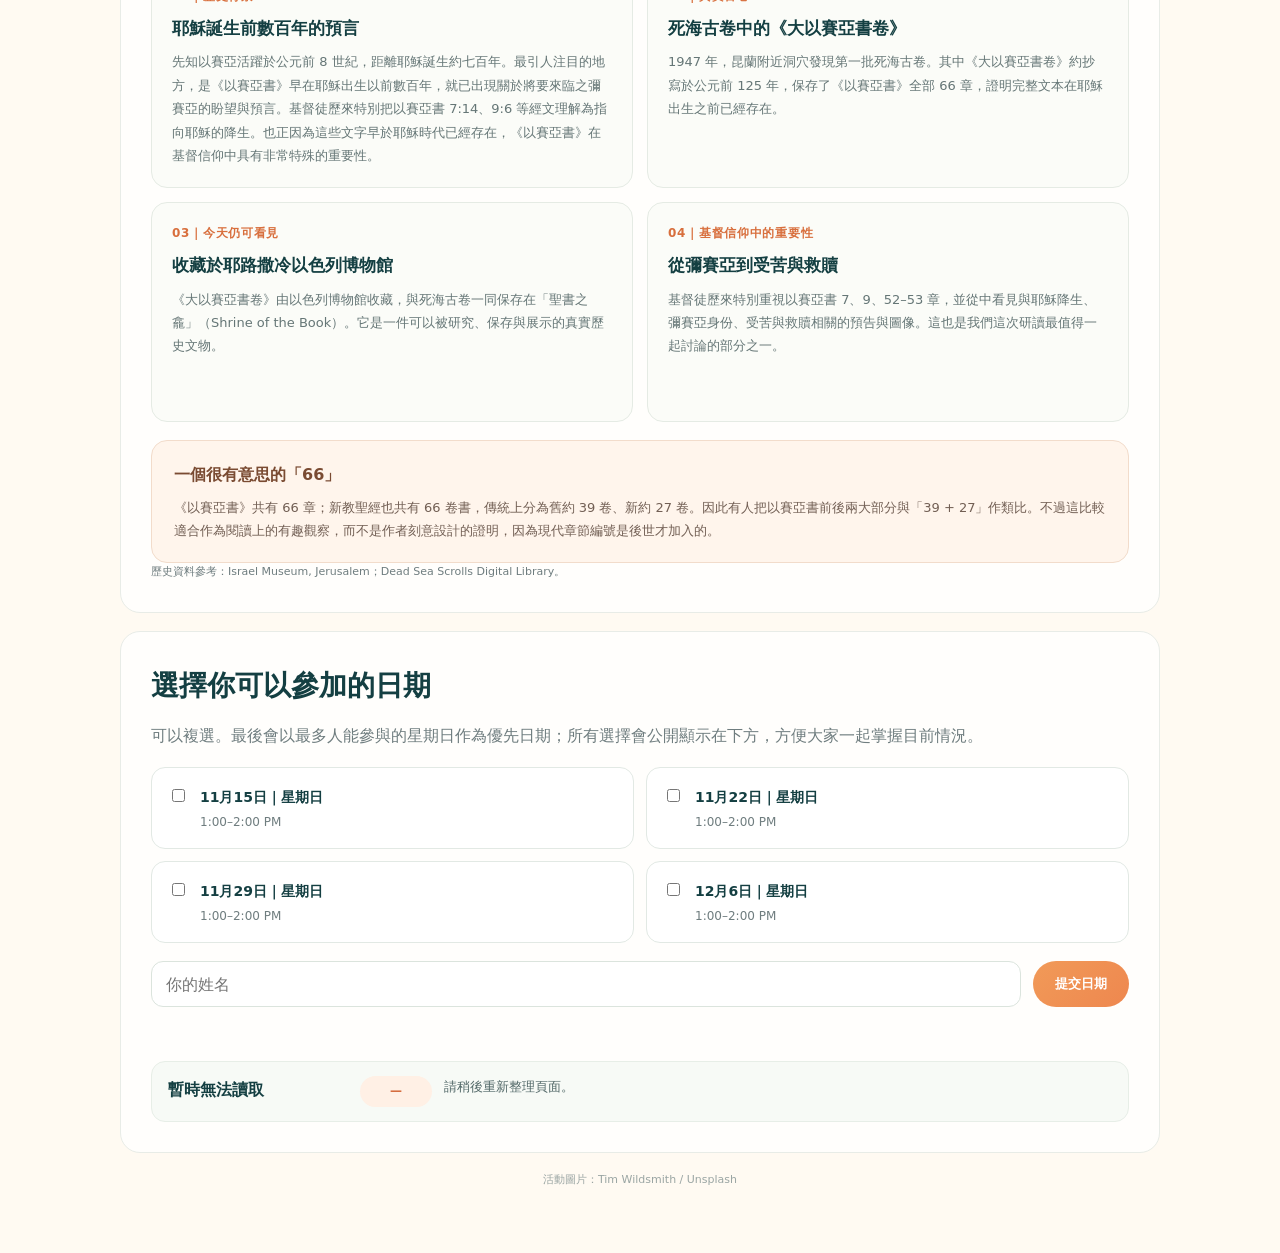
==== commit 99bbfc85: "Clarify Isaiah prophecy before Jesus birth" ====
--- a/pages/bible-study.html
+++ b/pages/bible-study.html
@@ -205,8 +205,8 @@
         <div class="isaiah-grid">
           <article class="isaiah-card card-history">
             <span class="isaiah-kicker">01｜歷史背景</span>
-            <h3>比耶穌早約七百年</h3>
-            <p>先知以賽亞活躍於公元前 8 世紀。也就是說，《以賽亞書》的核心先知傳統早於耶穌數百年，而不是在耶穌之後才寫成。</p>
+            <h3>耶穌誕生前數百年的預言</h3>
+            <p>先知以賽亞活躍於公元前 8 世紀，距離耶穌誕生約七百年。最引人注目的地方，是《以賽亞書》早在耶穌出生以前數百年，就已出現關於將要來臨之彌賽亞的盼望與預言。基督徒歷來特別把以賽亞書 7:14、9:6 等經文理解為指向耶穌的降生。也正因為這些文字早於耶穌時代已經存在，《以賽亞書》在基督信仰中具有非常特殊的重要性。</p>
           </article>
 
           <article class="isaiah-card card-scroll">
